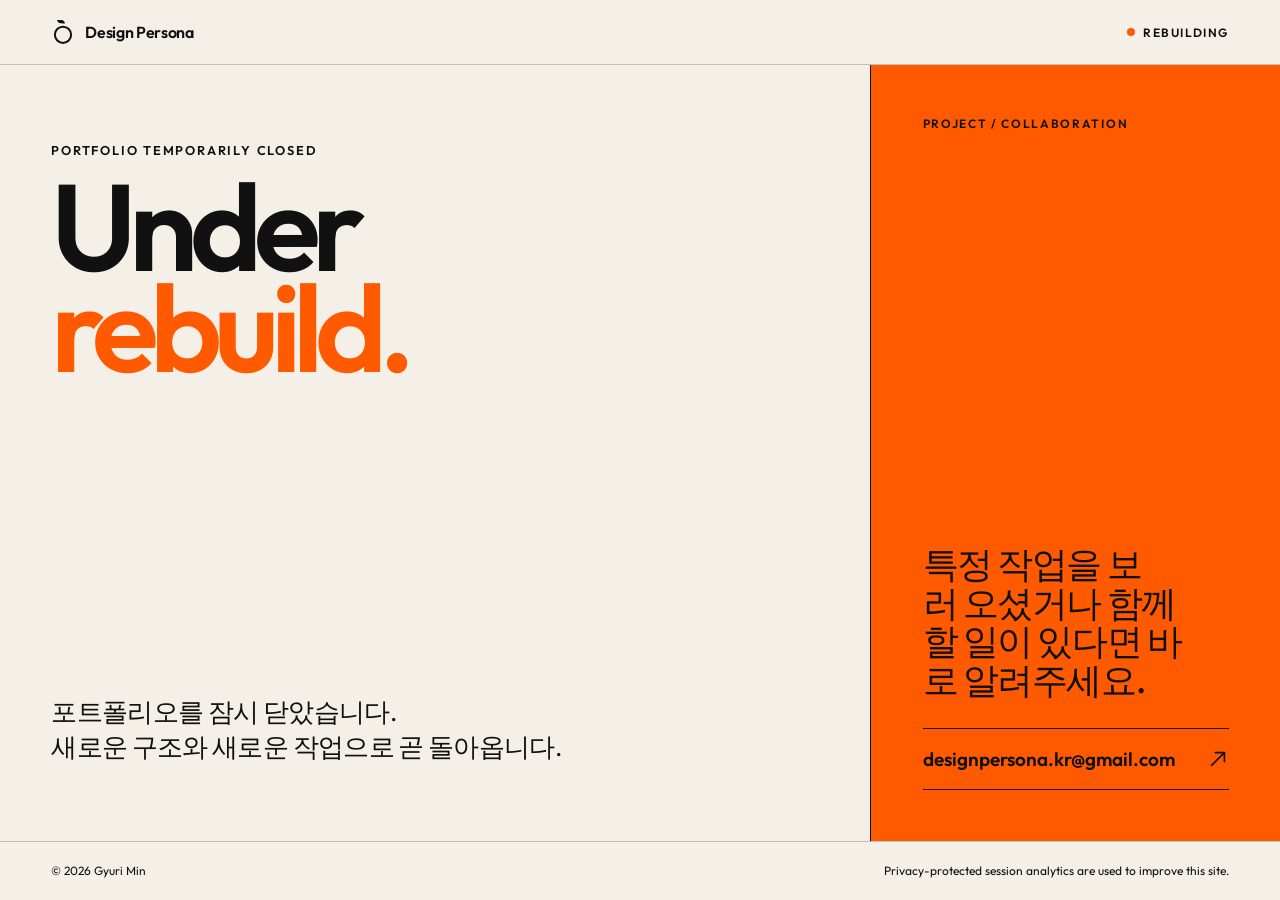
==== go/index.html @ 77368519 "Add managed short application links" ====
<!doctype html>
<html lang="ko">
<head>
  <meta charset="utf-8" />
  <meta name="viewport" content="width=device-width, initial-scale=1" />
  <meta name="robots" content="noindex, nofollow, noarchive" />
  <title>Design Persona — Opening portfolio</title>
  <style>
    :root {
      color-scheme: light;
      font-family: Arial, sans-serif;
    }

    body {
      min-height: 100vh;
      margin: 0;
      display: grid;
      place-items: center;
      background: #f4efe7;
      color: #111;
    }

    p {
      margin: 0;
      font-size: 14px;
      letter-spacing: 0.04em;
    }
  </style>
  <script>
    (function () {
      var code = (new URLSearchParams(window.location.search).get('k') || '').trim().toLowerCase();

      var deny = function (reason) {
        var denied = new URLSearchParams({
          access: 'denied',
          invite_id: code || 'missing',
          utm_source: 'short_link',
          utm_medium: 'job_application',
          utm_campaign: 'portfolio_link_denied',
          utm_content: reason
        });
        window.location.replace('/?' + denied.toString() + '#/portfolio-link-' + reason);
      };

      if (!/^[a-z0-9]{6,24}$/.test(code)) {
        deny('invalid');
        return;
      }

      fetch('./links.json?t=' + Date.now(), { cache: 'no-store' })
        .then(function (response) {
          if (!response.ok) throw new Error('registry_unavailable');
          return response.json();
        })
        .then(function (registry) {
          var entry = registry && registry.links && registry.links[code];
          if (!entry || entry.active !== true) {
            deny('inactive');
            return;
          }

          var target = new URLSearchParams({
            utm_source: entry.company,
            utm_medium: 'job_application',
            utm_campaign: entry.campaign,
            utm_content: entry.role,
            invite_id: code
          });
          window.location.replace('/portfolio.html?' + target.toString() + '#/archive');
        })
        .catch(function () {
          deny('error');
        });
    })();
  </script>
</head>
<body>
  <p>Opening portfolio…</p>
</body>
</html>
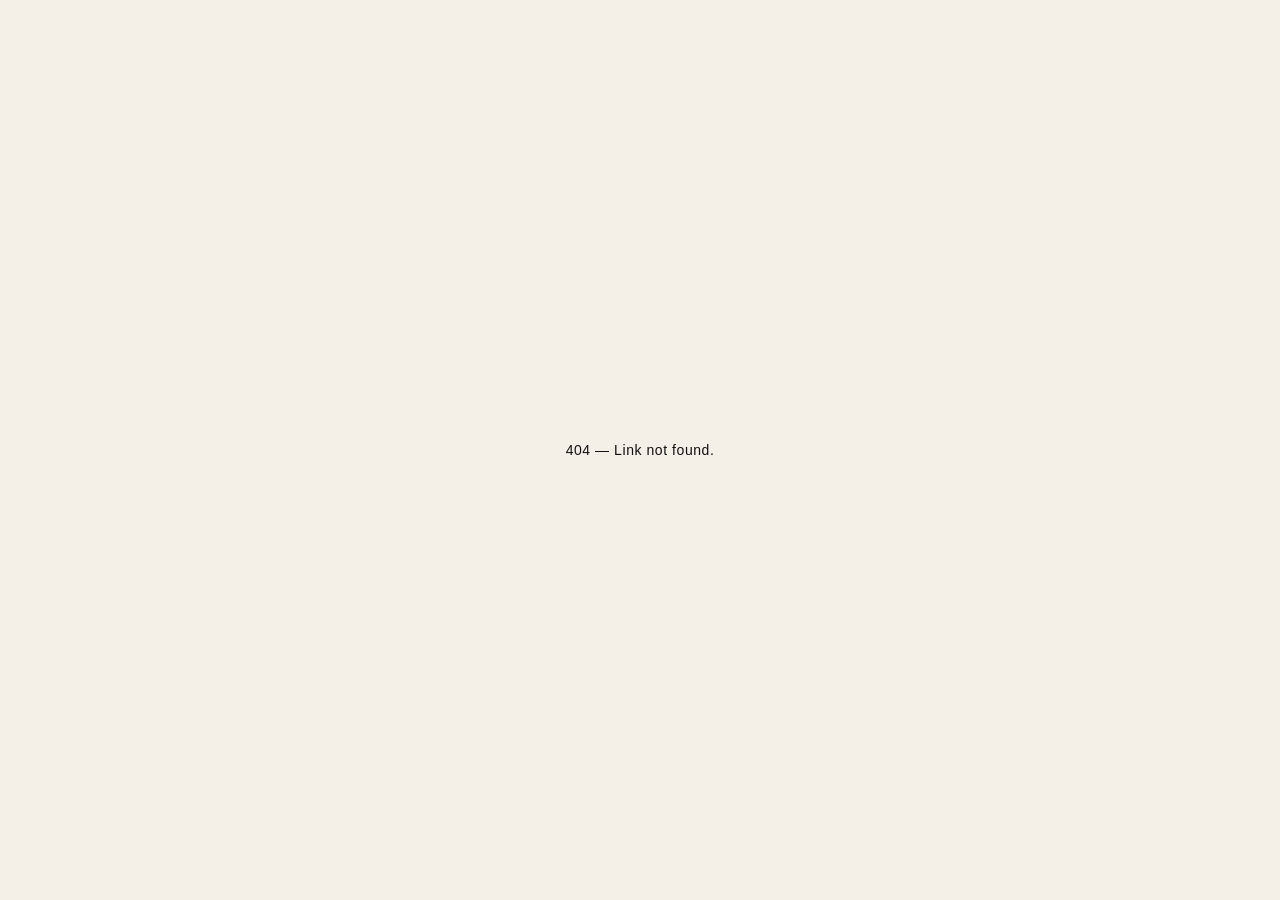
==== commit 861e18ec: "Shorten application codes and separate missing links" ====
--- a/go/index.html
+++ b/go/index.html
@@ -28,22 +28,25 @@
   </style>
   <script>
     (function () {
-      var code = (new URLSearchParams(window.location.search).get('k') || '').trim().toLowerCase();
+      var hashCode = (window.location.hash || '').replace(/^#\/?/, '');
+      var queryCode = new URLSearchParams(window.location.search).get('k') || '';
+      var code = (hashCode || queryCode).trim().toLowerCase();
 
-      var deny = function (reason) {
-        var denied = new URLSearchParams({
-          access: 'denied',
-          invite_id: code || 'missing',
-          utm_source: 'short_link',
-          utm_medium: 'job_application',
-          utm_campaign: 'portfolio_link_denied',
-          utm_content: reason
-        });
-        window.location.replace('/?' + denied.toString() + '#/portfolio-link-' + reason);
+      var showNotFound = function () {
+        var render = function () {
+          document.title = '404 — Link not found';
+          var message = document.getElementById('statusMessage');
+          if (message) message.textContent = '404 — Link not found.';
+        };
+        if (document.readyState === 'loading') {
+          document.addEventListener('DOMContentLoaded', render, { once: true });
+        } else {
+          render();
+        }
       };
 
       if (!/^[a-z0-9]{6,24}$/.test(code)) {
-        deny('invalid');
+        showNotFound();
         return;
       }
 
@@ -55,26 +58,32 @@
         .then(function (registry) {
           var entry = registry && registry.links && registry.links[code];
           if (!entry || entry.active !== true) {
-            deny('inactive');
+            showNotFound();
             return;
           }
 
           var target = new URLSearchParams({
-            utm_source: entry.company,
+            utm_source: entry.platform,
             utm_medium: 'job_application',
             utm_campaign: entry.campaign,
-            utm_content: entry.role,
+            utm_content: entry.company + '_' + entry.role,
+            application_company: entry.company,
+            application_platform: entry.platform,
+            company_type: entry.company_type,
+            application_role: entry.role,
+            application_date: entry.applied_at,
+            application_sequence: String(entry.annual_sequence),
             invite_id: code
           });
           window.location.replace('/portfolio.html?' + target.toString() + '#/archive');
         })
         .catch(function () {
-          deny('error');
+          showNotFound();
         });
     })();
   </script>
 </head>
 <body>
-  <p>Opening portfolio…</p>
+  <p id="statusMessage">Opening portfolio…</p>
 </body>
 </html>
